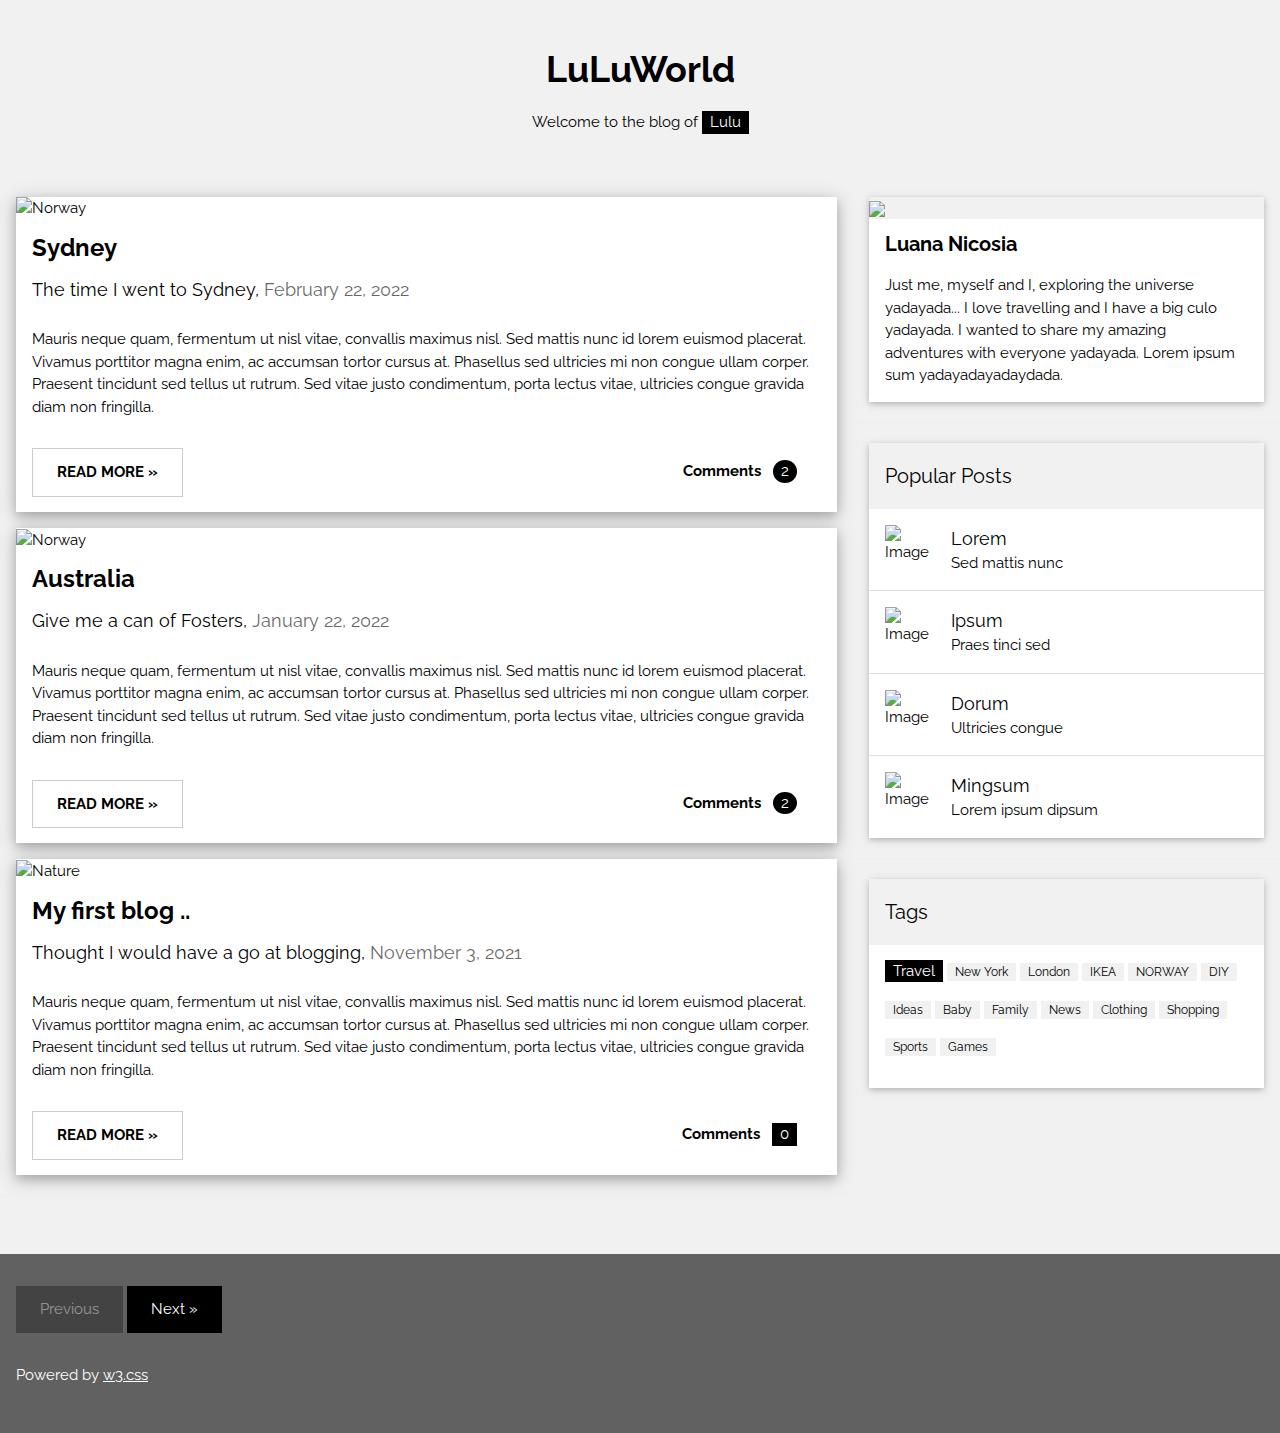
==== index.html @ 500e28f2 "renamed main file index" ====
<!DOCTYPE html>
<html>
<title>luluWorld - Static Website</title>
<meta charset="UTF-8">
<meta name="viewport" content="width=device-width, initial-scale=1">
<link rel="stylesheet" href="https://www.w3schools.com/w3css/4/w3.css">
<link rel="stylesheet" href="https://fonts.googleapis.com/css?family=Raleway">
<style>
    body,
    h1,
    h2,
    h3,
    h4,
    h5 {
        font-family: "Raleway", sans-serif
    }
</style>

<body class="w3-light-grey">

    <!-- w3-content defines a container for fixed size centered content, 
and is wrapped around the whole page content, except for the footer in this example -->
    <div class="w3-content" style="max-width:1400px">

        <!-- Header -->
        <header class="w3-container w3-center w3-padding-32">
            <h1><b>LuLuWorld</b></h1>
            <p>Welcome to the blog of <span class="w3-tag">Lulu</span></p>
        </header>

        <!-- Grid -->
        <div class="w3-row">
            <div class="w3-col l8 s12">
                <!-- Blog entries -->

                <!-- Blog entry -->
                <div class="w3-card-4 w3-margin w3-white">
                    <!-- img path: ../../Google Drive/My Drive/Pictures/lulu-world/sydney/ -->
                    <img src="../../Google Drive/My Drive/Pictures/lulu-world/sydney/bondi-beach-landscape.jpg"
                        alt="Norway" style="width:100%">
                    <div class="w3-container">
                        <h3><b>Sydney</b></h3>
                        <h5>The time I went to Sydney, <span class="w3-opacity">February 22, 2022</span></h5>
                    </div>

                    <div class="w3-container">
                        <p>Mauris neque quam, fermentum ut nisl vitae, convallis maximus nisl. Sed mattis nunc id lorem
                            euismod placerat. Vivamus porttitor magna enim, ac accumsan tortor cursus at. Phasellus sed
                            ultricies mi non congue ullam corper. Praesent tincidunt sed
                            tellus ut rutrum. Sed vitae justo condimentum, porta lectus vitae, ultricies congue gravida
                            diam non fringilla.</p>
                        <div class="w3-row">
                            <div class="w3-col m8 s12">
                                <p><button class="w3-button w3-padding-large w3-white w3-border"><b>READ MORE
                                            »</b></button></p>
                            </div>
                            <div class="w3-col m4 w3-hide-small">
                                <p><span class="w3-padding-large w3-right"><b>Comments  </b> <span
                                            class="w3-badge">2</span></span></p>
                            </div>
                        </div>
                    </div>
                </div>

                <!-- Blog entry -->
                <div class="w3-card-4 w3-margin w3-white">
                    <!-- img path: ../../Google Drive/My Drive/Pictures/lulu-world/australia/ -->
                    <img src="../../Google Drive/My Drive/Pictures/lulu-world/australia/headline-kangaroos.jpg"
                        alt="Norway" style="width:100%">
                    <div class="w3-container">
                        <h3><b>Australia</b></h3>
                        <h5>Give me a can of Fosters, <span class="w3-opacity">January 22, 2022</span></h5>
                    </div>

                    <div class="w3-container">
                        <p>Mauris neque quam, fermentum ut nisl vitae, convallis maximus nisl. Sed mattis nunc id lorem
                            euismod placerat. Vivamus porttitor magna enim, ac accumsan tortor cursus at. Phasellus sed
                            ultricies mi non congue ullam corper. Praesent tincidunt sed
                            tellus ut rutrum. Sed vitae justo condimentum, porta lectus vitae, ultricies congue gravida
                            diam non fringilla.</p>
                        <div class="w3-row">
                            <div class="w3-col m8 s12">
                                <p><button class="w3-button w3-padding-large w3-white w3-border"><b>READ MORE
                                            »</b></button></p>
                            </div>
                            <div class="w3-col m4 w3-hide-small">
                                <p><span class="w3-padding-large w3-right"><b>Comments  </b> <span
                                            class="w3-badge">2</span></span></p>
                            </div>
                        </div>
                    </div>
                </div>

                <!-- Blog entry -->
                <div class="w3-card-4 w3-margin w3-white">
                    <!-- img path: ../../Google Drive/My Drive/Pictures/lulu-world/my-first-blog/ -->
                    <img src="../../Google Drive/My Drive/Pictures/lulu-world/my-first-blog/headline-lulu-dog.jpg"
                        alt="Nature" style="width:100%">
                    <div class="w3-container">
                        <h3><b>My first blog ..</b></h3>
                        <h5>Thought I would have a go at blogging, <span class="w3-opacity">November 3, 2021</span></h5>
                    </div>

                    <div class="w3-container">
                        <p>Mauris neque quam, fermentum ut nisl vitae, convallis maximus nisl. Sed mattis nunc id lorem
                            euismod placerat. Vivamus porttitor magna enim, ac accumsan tortor cursus at. Phasellus sed
                            ultricies mi non congue ullam corper. Praesent tincidunt sed
                            tellus ut rutrum. Sed vitae justo condimentum, porta lectus vitae, ultricies congue gravida
                            diam non fringilla.</p>
                        <div class="w3-row">
                            <div class="w3-col m8 s12">
                                <p><button class="w3-button w3-padding-large w3-white w3-border"><b>READ MORE
                                            »</b></button></p>
                            </div>
                            <div class="w3-col m4 w3-hide-small">
                                <p><span class="w3-padding-large w3-right"><b>Comments  </b> <span
                                            class="w3-tag">0</span></span></p>
                            </div>
                        </div>
                    </div>
                </div>
                <hr>

                <!-- END BLOG ENTRIES -->
            </div>

            <!-- Introduction menu -->
            <div class="w3-col l4">
                <!-- About Card -->
                <!-- img path: ../../Google Drive/My Drive/Pictures/lulu-world/-->
                <div class="w3-card w3-margin w3-margin-top">
                    <img src="../../Google Drive/My Drive/Pictures/lulu-world/profile.jpg" style="width:100%">
                    <div class="w3-container w3-white">
                        <h4><b>Luana Nicosia</b></h4>
                        <p>Just me, myself and I, exploring the universe yadayada... I love travelling and I have a big
                            culo yadayada.
                            I wanted to share my amazing adventures with everyone yadayada. Lorem ipsum sum
                            yadayadayadaydada.
                        </p>
                    </div>
                </div>
                <hr>

                <!-- Posts -->
                <!-- img path: ../../Google Drive/My Drive/Pictures/lulu-world/-->
                <div class="w3-card w3-margin">
                    <div class="w3-container w3-padding">
                        <h4>Popular Posts</h4>
                    </div>
                    <ul class="w3-ul w3-hoverable w3-white">
                        <li class="w3-padding-16">
                            <img src="../../Google Drive/My Drive/Pictures/lulu-world/australia/birds-square.jpg"
                                alt="Image" class="w3-left w3-margin-right" style="width:50px">
                            <span class="w3-large">Lorem</span><br>
                            <span>Sed mattis nunc</span>
                        </li>
                        <li class="w3-padding-16">
                            <img src="../../Google Drive/My Drive/Pictures/lulu-world/australia/golden-hour-sydney-square.jpg"
                                alt="Image" class="w3-left w3-margin-right" style="width:50px">
                            <span class="w3-large">Ipsum</span><br>
                            <span>Praes tinci sed</span>
                        </li>
                        <li class="w3-padding-16">
                            <img src="../../Google Drive/My Drive/Pictures/lulu-world//Sydney/van-bondi-square.jpg"
                                alt="Image" class="w3-left w3-margin-right" style="width:50px">
                            <span class="w3-large">Dorum</span><br>
                            <span>Ultricies congue</span>
                        </li>
                        <li class="w3-padding-16 w3-hide-medium w3-hide-small">
                            <img src="../../Google Drive/My Drive/Pictures/lulu-world/Sydney/christmas-day-square.jpg"
                                alt="Image" class="w3-left w3-margin-right" style="width:50px">
                            <span class="w3-large">Mingsum</span><br>
                            <span>Lorem ipsum dipsum</span>
                        </li>
                    </ul>
                </div>
                <hr>

                <!-- Labels / tags -->
                <div class="w3-card w3-margin">
                    <div class="w3-container w3-padding">
                        <h4>Tags</h4>
                    </div>
                    <div class="w3-container w3-white">
                        <p><span class="w3-tag w3-black w3-margin-bottom">Travel</span> <span
                                class="w3-tag w3-light-grey w3-small w3-margin-bottom">New York</span> <span
                                class="w3-tag w3-light-grey w3-small w3-margin-bottom">London</span>
                            <span class="w3-tag w3-light-grey w3-small w3-margin-bottom">IKEA</span> <span
                                class="w3-tag w3-light-grey w3-small w3-margin-bottom">NORWAY</span> <span
                                class="w3-tag w3-light-grey w3-small w3-margin-bottom">DIY</span>
                            <span class="w3-tag w3-light-grey w3-small w3-margin-bottom">Ideas</span> <span
                                class="w3-tag w3-light-grey w3-small w3-margin-bottom">Baby</span> <span
                                class="w3-tag w3-light-grey w3-small w3-margin-bottom">Family</span>
                            <span class="w3-tag w3-light-grey w3-small w3-margin-bottom">News</span> <span
                                class="w3-tag w3-light-grey w3-small w3-margin-bottom">Clothing</span> <span
                                class="w3-tag w3-light-grey w3-small w3-margin-bottom">Shopping</span>
                            <span class="w3-tag w3-light-grey w3-small w3-margin-bottom">Sports</span> <span
                                class="w3-tag w3-light-grey w3-small w3-margin-bottom">Games</span>
                        </p>
                    </div>
                </div>

                <!-- END Introduction Menu -->
            </div>

            <!-- END GRID -->
        </div><br>

        <!-- END w3-content -->
    </div>

    <!-- Footer -->
    <footer class="w3-container w3-dark-grey w3-padding-32 w3-margin-top">
        <button class="w3-button w3-black w3-disabled w3-padding-large w3-margin-bottom">Previous</button>
        <button class="w3-button w3-black w3-padding-large w3-margin-bottom">Next »</button>
        <p>Powered by <a href="https://www.w3schools.com/w3css/default.asp" target="_blank">w3.css</a></p>
    </footer>

</body>

</html>
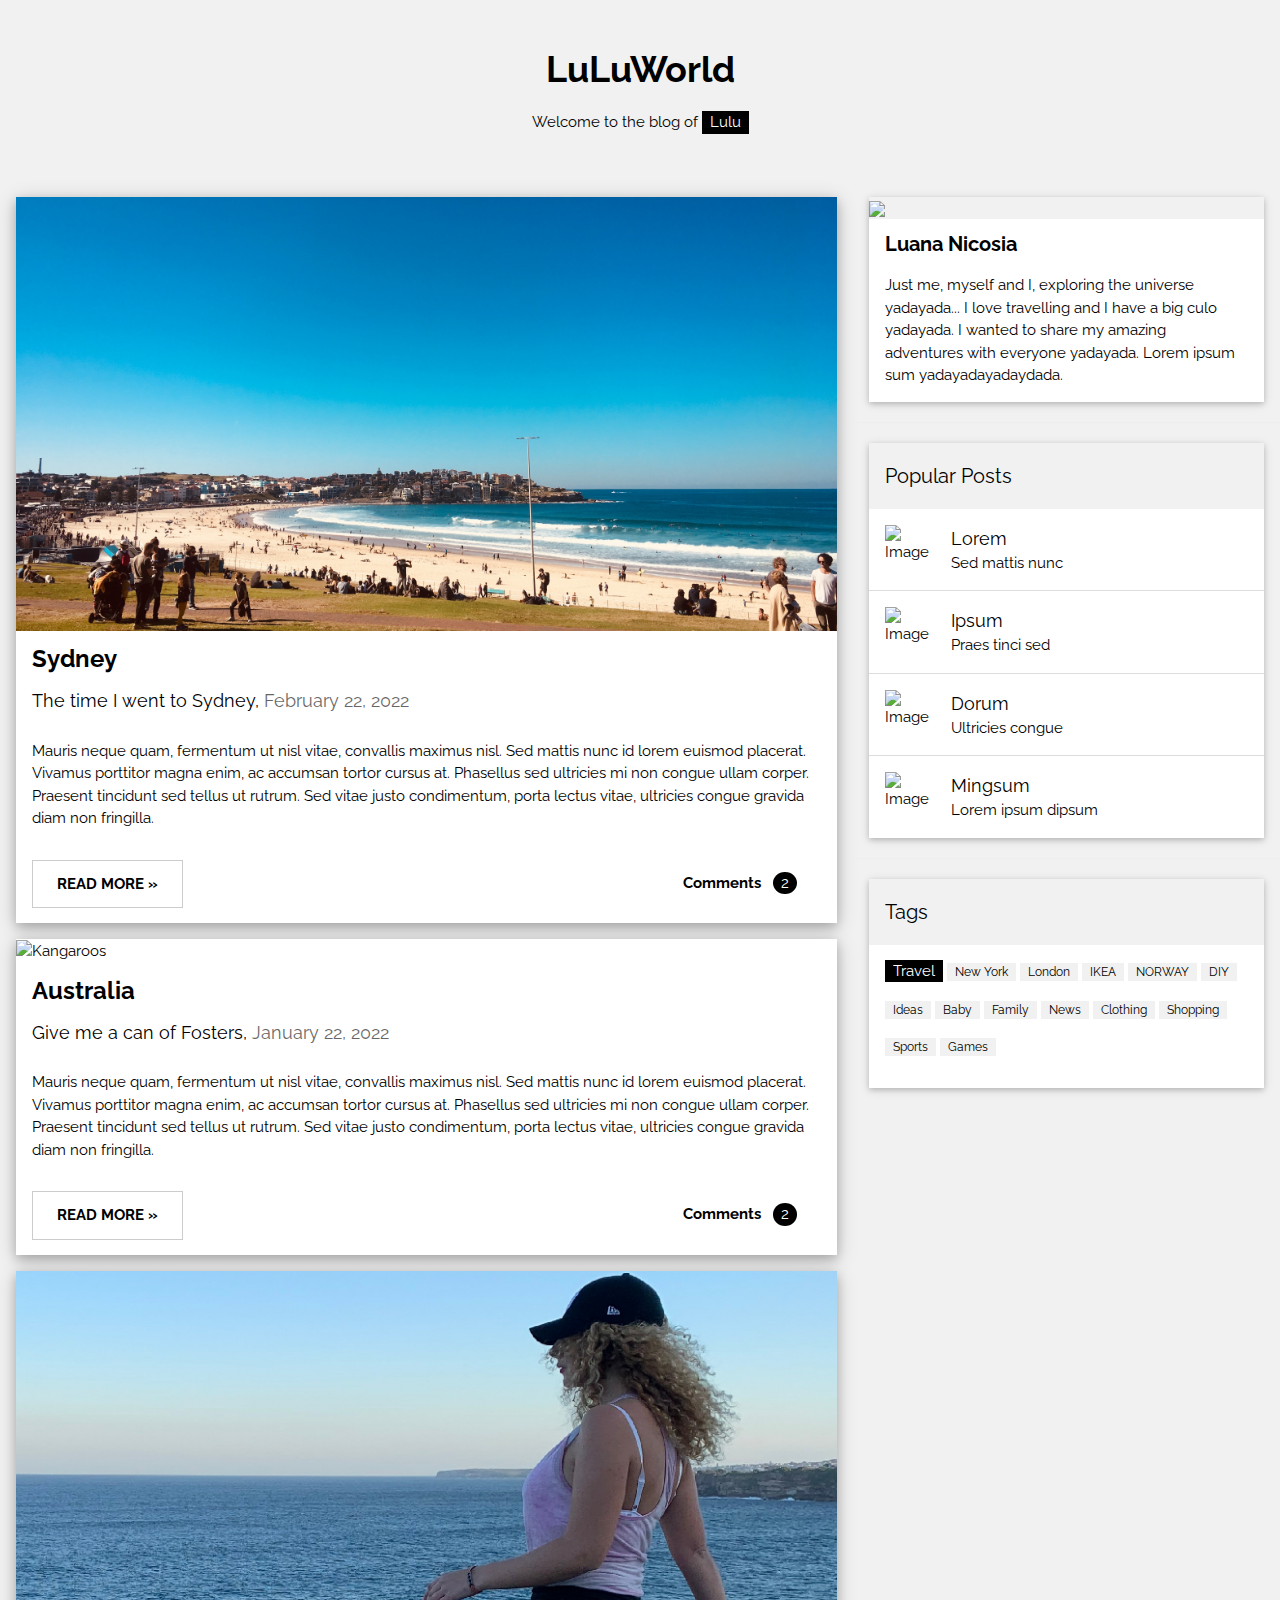
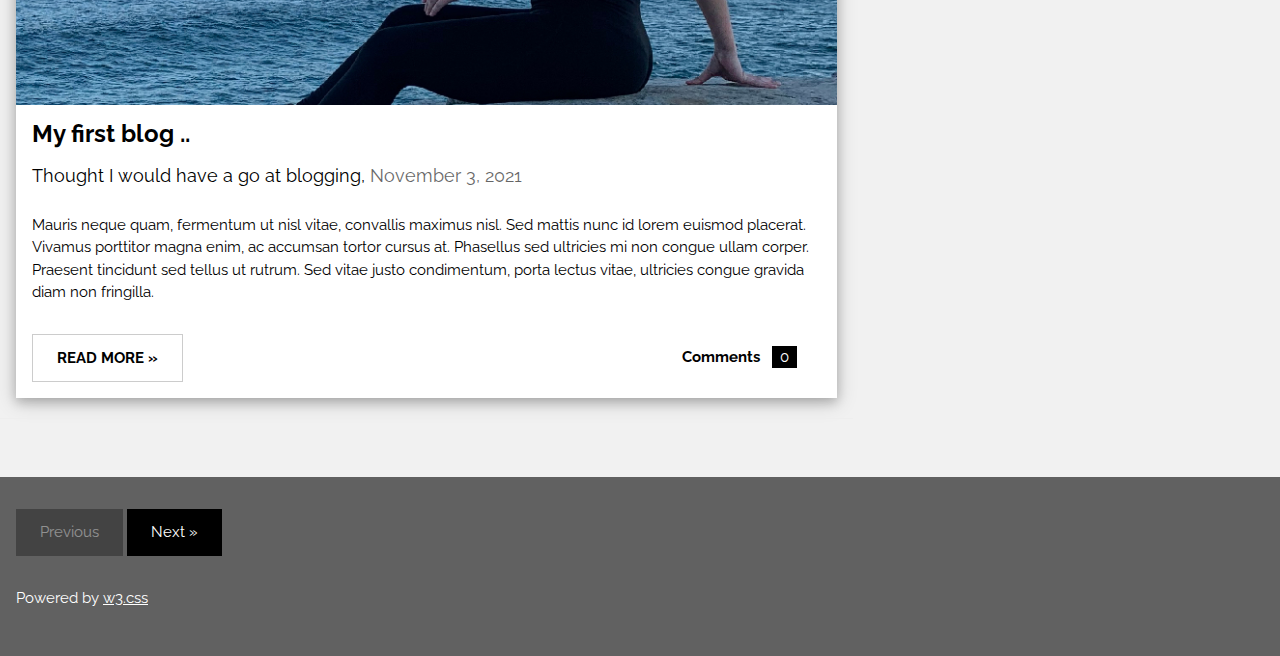
==== commit 3743fa45: "Uploaded images" ====
--- a/index.html
+++ b/index.html
@@ -35,9 +35,8 @@
 
                 <!-- Blog entry -->
                 <div class="w3-card-4 w3-margin w3-white">
-                    <!-- img path: ../../Google Drive/My Drive/Pictures/lulu-world/sydney/ -->
-                    <img src="../../Google Drive/My Drive/Pictures/lulu-world/sydney/bondi-beach-landscape.jpg"
-                        alt="Norway" style="width:100%">
+                    <!-- img path: assets/imgs/sydney/ -->
+                    <img src="assets/imgs/sydney/bondi-beach-headline.jpg" alt="Norway" style="width:100%">
                     <div class="w3-container">
                         <h3><b>Sydney</b></h3>
                         <h5>The time I went to Sydney, <span class="w3-opacity">February 22, 2022</span></h5>
@@ -64,9 +63,8 @@
 
                 <!-- Blog entry -->
                 <div class="w3-card-4 w3-margin w3-white">
-                    <!-- img path: ../../Google Drive/My Drive/Pictures/lulu-world/australia/ -->
-                    <img src="../../Google Drive/My Drive/Pictures/lulu-world/australia/headline-kangaroos.jpg"
-                        alt="Norway" style="width:100%">
+                    <!-- img path: assets/imgs/australia/ -->
+                    <img src="assets/imgs/headline-kangaroos.jpg" alt="Kangaroos" style="width:100%">
                     <div class="w3-container">
                         <h3><b>Australia</b></h3>
                         <h5>Give me a can of Fosters, <span class="w3-opacity">January 22, 2022</span></h5>
@@ -93,9 +91,8 @@
 
                 <!-- Blog entry -->
                 <div class="w3-card-4 w3-margin w3-white">
-                    <!-- img path: ../../Google Drive/My Drive/Pictures/lulu-world/my-first-blog/ -->
-                    <img src="../../Google Drive/My Drive/Pictures/lulu-world/my-first-blog/headline-lulu-dog.jpg"
-                        alt="Nature" style="width:100%">
+                    <!-- img path: assets/imgs/my-first-blog/ -->
+                    <img src="assets/imgs/my-first-blog/lulu-dog-headline.jpg" alt="Nature" style="width:100%">
                     <div class="w3-container">
                         <h3><b>My first blog ..</b></h3>
                         <h5>Thought I would have a go at blogging, <span class="w3-opacity">November 3, 2021</span></h5>
@@ -127,9 +124,9 @@
             <!-- Introduction menu -->
             <div class="w3-col l4">
                 <!-- About Card -->
-                <!-- img path: ../../Google Drive/My Drive/Pictures/lulu-world/-->
+                <!-- img path: assets/imgs/my-first-blog/ -->
                 <div class="w3-card w3-margin w3-margin-top">
-                    <img src="../../Google Drive/My Drive/Pictures/lulu-world/profile.jpg" style="width:100%">
+                    <img src="assets/imgs/my-first-blog/profile.jpg" style="width:100%">
                     <div class="w3-container w3-white">
                         <h4><b>Luana Nicosia</b></h4>
                         <p>Just me, myself and I, exploring the universe yadayada... I love travelling and I have a big
@@ -142,33 +139,33 @@
                 <hr>
 
                 <!-- Posts -->
-                <!-- img path: ../../Google Drive/My Drive/Pictures/lulu-world/-->
+                <!-- img path: assets/imgs/my-first-blog/-->
                 <div class="w3-card w3-margin">
                     <div class="w3-container w3-padding">
                         <h4>Popular Posts</h4>
                     </div>
                     <ul class="w3-ul w3-hoverable w3-white">
                         <li class="w3-padding-16">
-                            <img src="../../Google Drive/My Drive/Pictures/lulu-world/australia/birds-square.jpg"
-                                alt="Image" class="w3-left w3-margin-right" style="width:50px">
+                            <img src="assets/imgs/my-first-blog/birds-square.jpg" alt="Image"
+                                class="w3-left w3-margin-right" style="width:50px">
                             <span class="w3-large">Lorem</span><br>
                             <span>Sed mattis nunc</span>
                         </li>
                         <li class="w3-padding-16">
-                            <img src="../../Google Drive/My Drive/Pictures/lulu-world/australia/golden-hour-sydney-square.jpg"
-                                alt="Image" class="w3-left w3-margin-right" style="width:50px">
+                            <img src="assets/imgs/my-first-blog/australia/golden-hour-sydney-square.jpg" alt="Image"
+                                class="w3-left w3-margin-right" style="width:50px">
                             <span class="w3-large">Ipsum</span><br>
                             <span>Praes tinci sed</span>
                         </li>
                         <li class="w3-padding-16">
-                            <img src="../../Google Drive/My Drive/Pictures/lulu-world//Sydney/van-bondi-square.jpg"
-                                alt="Image" class="w3-left w3-margin-right" style="width:50px">
+                            <img src="assets/imgs/my-first-blog/sydney/van-bondi-square.jpg" alt="Image"
+                                class="w3-left w3-margin-right" style="width:50px">
                             <span class="w3-large">Dorum</span><br>
                             <span>Ultricies congue</span>
                         </li>
                         <li class="w3-padding-16 w3-hide-medium w3-hide-small">
-                            <img src="../../Google Drive/My Drive/Pictures/lulu-world/Sydney/christmas-day-square.jpg"
-                                alt="Image" class="w3-left w3-margin-right" style="width:50px">
+                            <img src="assets/imgs/my-first-blog/sydney/christmas-day-square.jpg" alt="Image"
+                                class="w3-left w3-margin-right" style="width:50px">
                             <span class="w3-large">Mingsum</span><br>
                             <span>Lorem ipsum dipsum</span>
                         </li>
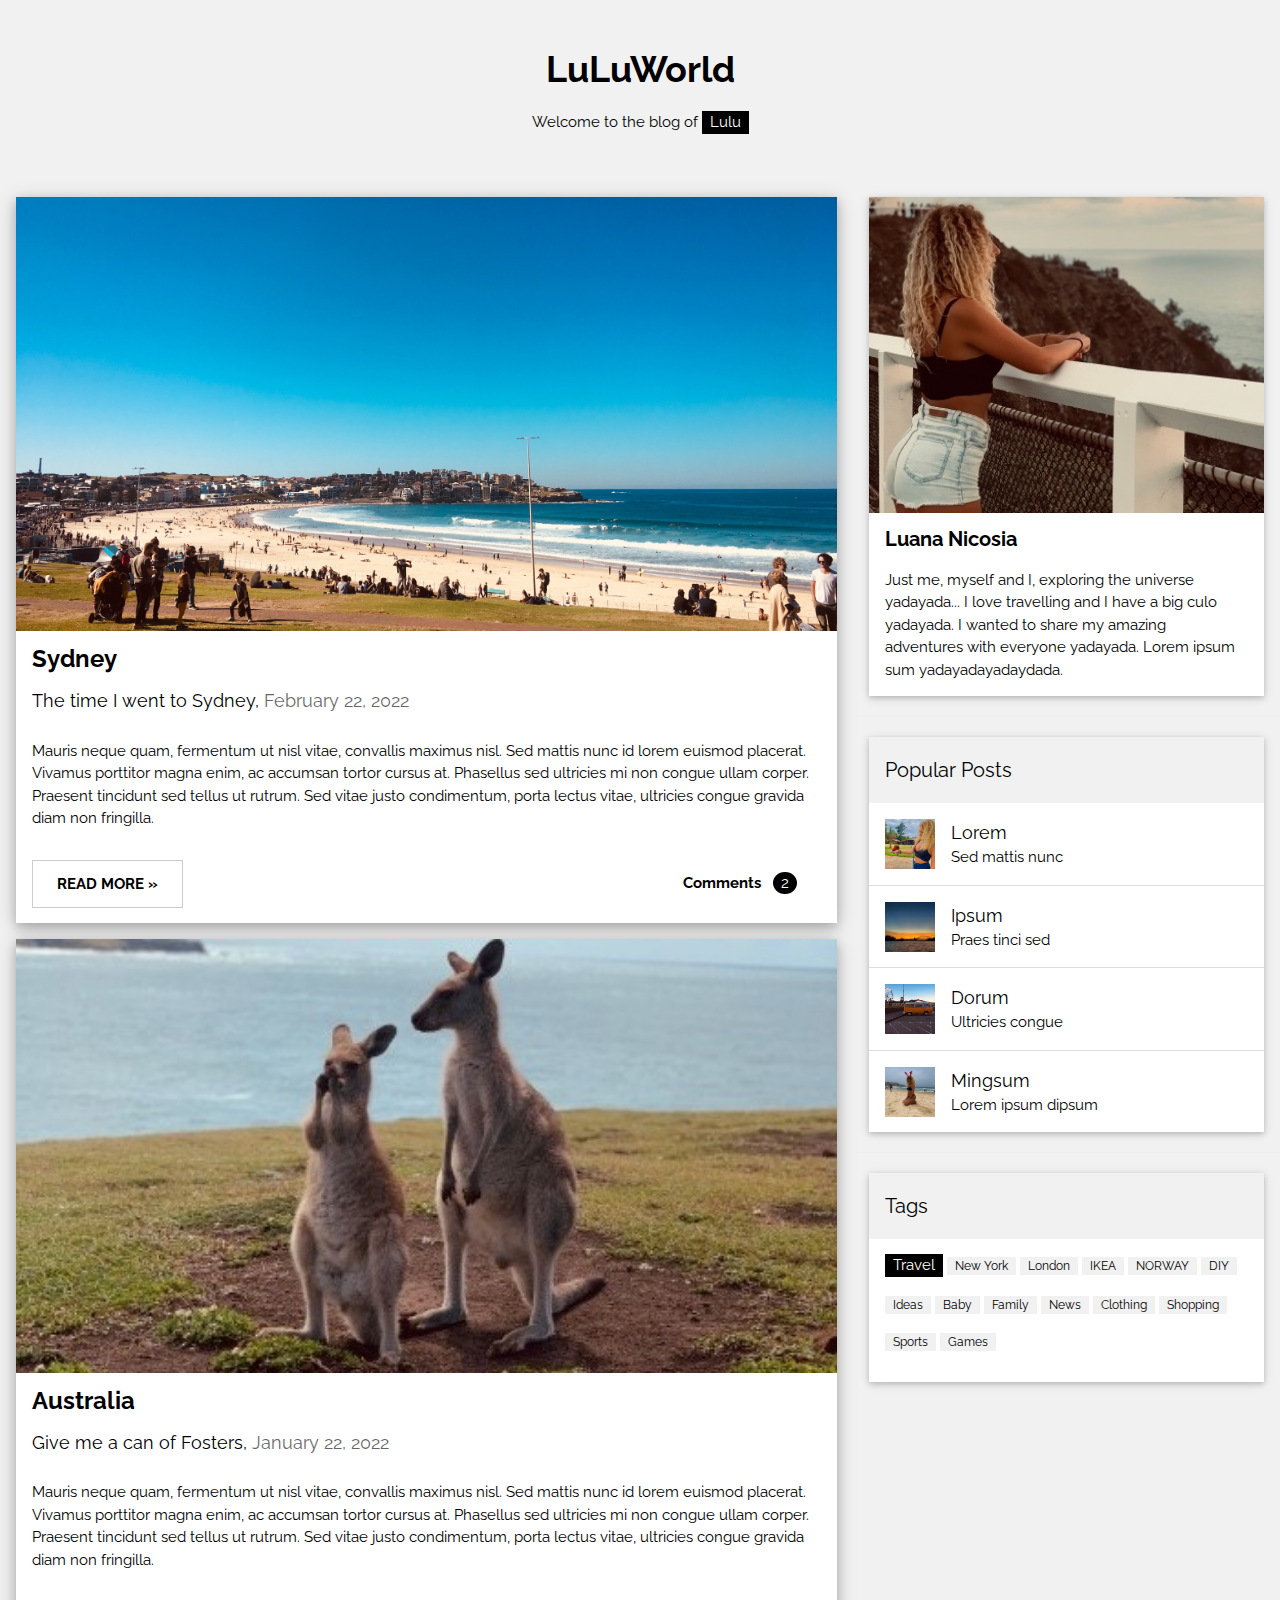
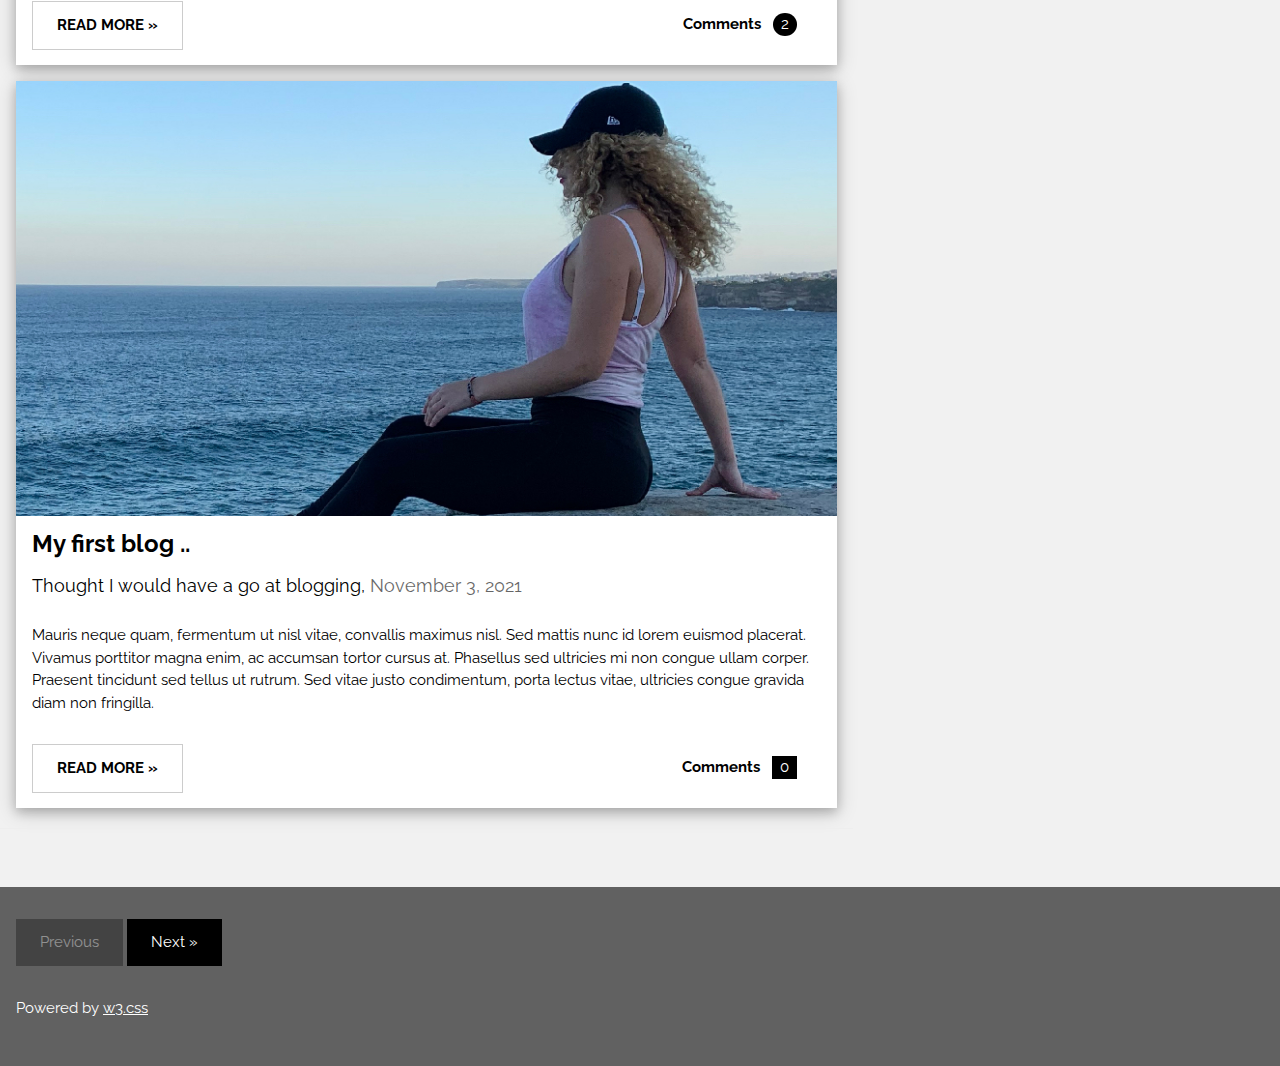
==== commit befc8437: "Added images" ====
--- a/index.html
+++ b/index.html
@@ -35,8 +35,8 @@
 
                 <!-- Blog entry -->
                 <div class="w3-card-4 w3-margin w3-white">
-                    <!-- img path: assets/imgs/sydney/ -->
-                    <img src="assets/imgs/sydney/bondi-beach-headline.jpg" alt="Norway" style="width:100%">
+                    <!-- img path: ./assets/imgs/sydney/ -->
+                    <img src="./assets/imgs/sydney/bondi-beach-headline.jpg" alt="Norway" style="width:100%">
                     <div class="w3-container">
                         <h3><b>Sydney</b></h3>
                         <h5>The time I went to Sydney, <span class="w3-opacity">February 22, 2022</span></h5>
@@ -64,7 +64,7 @@
                 <!-- Blog entry -->
                 <div class="w3-card-4 w3-margin w3-white">
                     <!-- img path: assets/imgs/australia/ -->
-                    <img src="assets/imgs/headline-kangaroos.jpg" alt="Kangaroos" style="width:100%">
+                    <img src="./assets/imgs/australia/kangaroos-headline.jpg" alt="Kangaroos" style="width:100%">
                     <div class="w3-container">
                         <h3><b>Australia</b></h3>
                         <h5>Give me a can of Fosters, <span class="w3-opacity">January 22, 2022</span></h5>
@@ -92,7 +92,7 @@
                 <!-- Blog entry -->
                 <div class="w3-card-4 w3-margin w3-white">
                     <!-- img path: assets/imgs/my-first-blog/ -->
-                    <img src="assets/imgs/my-first-blog/lulu-dog-headline.jpg" alt="Nature" style="width:100%">
+                    <img src="./assets/imgs/my-first-blog/lulu-dog-headline.jpg" alt="Nature" style="width:100%">
                     <div class="w3-container">
                         <h3><b>My first blog ..</b></h3>
                         <h5>Thought I would have a go at blogging, <span class="w3-opacity">November 3, 2021</span></h5>
@@ -124,9 +124,9 @@
             <!-- Introduction menu -->
             <div class="w3-col l4">
                 <!-- About Card -->
-                <!-- img path: assets/imgs/my-first-blog/ -->
+                <!-- img path: assets/imgs/ -->
                 <div class="w3-card w3-margin w3-margin-top">
-                    <img src="assets/imgs/my-first-blog/profile.jpg" style="width:100%">
+                    <img src="./assets/imgs/profile.jpg" style="width:100%">
                     <div class="w3-container w3-white">
                         <h4><b>Luana Nicosia</b></h4>
                         <p>Just me, myself and I, exploring the universe yadayada... I love travelling and I have a big
@@ -146,25 +146,25 @@
                     </div>
                     <ul class="w3-ul w3-hoverable w3-white">
                         <li class="w3-padding-16">
-                            <img src="assets/imgs/my-first-blog/birds-square.jpg" alt="Image"
+                            <img src="./assets/imgs/australia/birds-square.jpg" alt="Image"
                                 class="w3-left w3-margin-right" style="width:50px">
                             <span class="w3-large">Lorem</span><br>
                             <span>Sed mattis nunc</span>
                         </li>
                         <li class="w3-padding-16">
-                            <img src="assets/imgs/my-first-blog/australia/golden-hour-sydney-square.jpg" alt="Image"
+                            <img src="./assets/imgs/sydney/golden-hour-sydney-square.jpg" alt="Image"
                                 class="w3-left w3-margin-right" style="width:50px">
                             <span class="w3-large">Ipsum</span><br>
                             <span>Praes tinci sed</span>
                         </li>
                         <li class="w3-padding-16">
-                            <img src="assets/imgs/my-first-blog/sydney/van-bondi-square.jpg" alt="Image"
+                            <img src="./assets/imgs/sydney/van-bondi-square.jpg" alt="Image"
                                 class="w3-left w3-margin-right" style="width:50px">
                             <span class="w3-large">Dorum</span><br>
                             <span>Ultricies congue</span>
                         </li>
                         <li class="w3-padding-16 w3-hide-medium w3-hide-small">
-                            <img src="assets/imgs/my-first-blog/sydney/christmas-day-square.jpg" alt="Image"
+                            <img src="./assets/imgs/sydney/christmas-day-square.jpg" alt="Image"
                                 class="w3-left w3-margin-right" style="width:50px">
                             <span class="w3-large">Mingsum</span><br>
                             <span>Lorem ipsum dipsum</span>
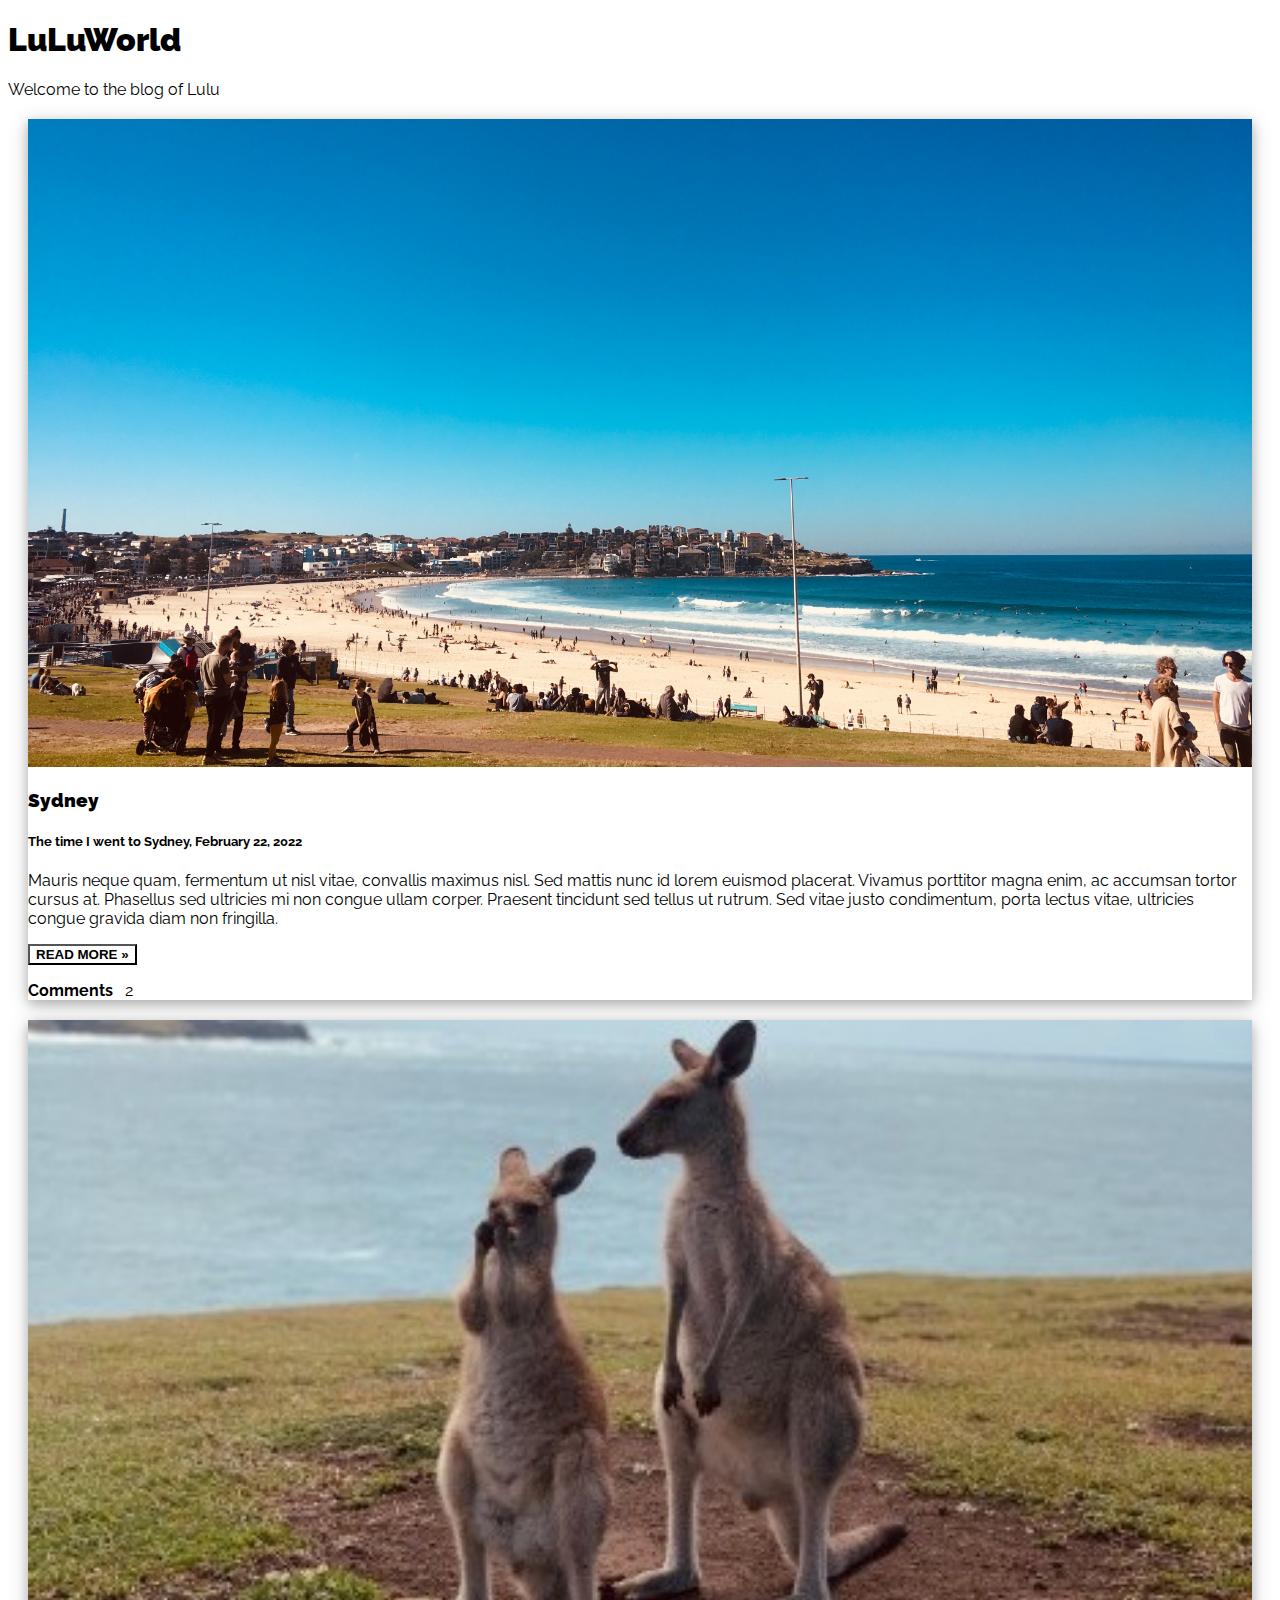
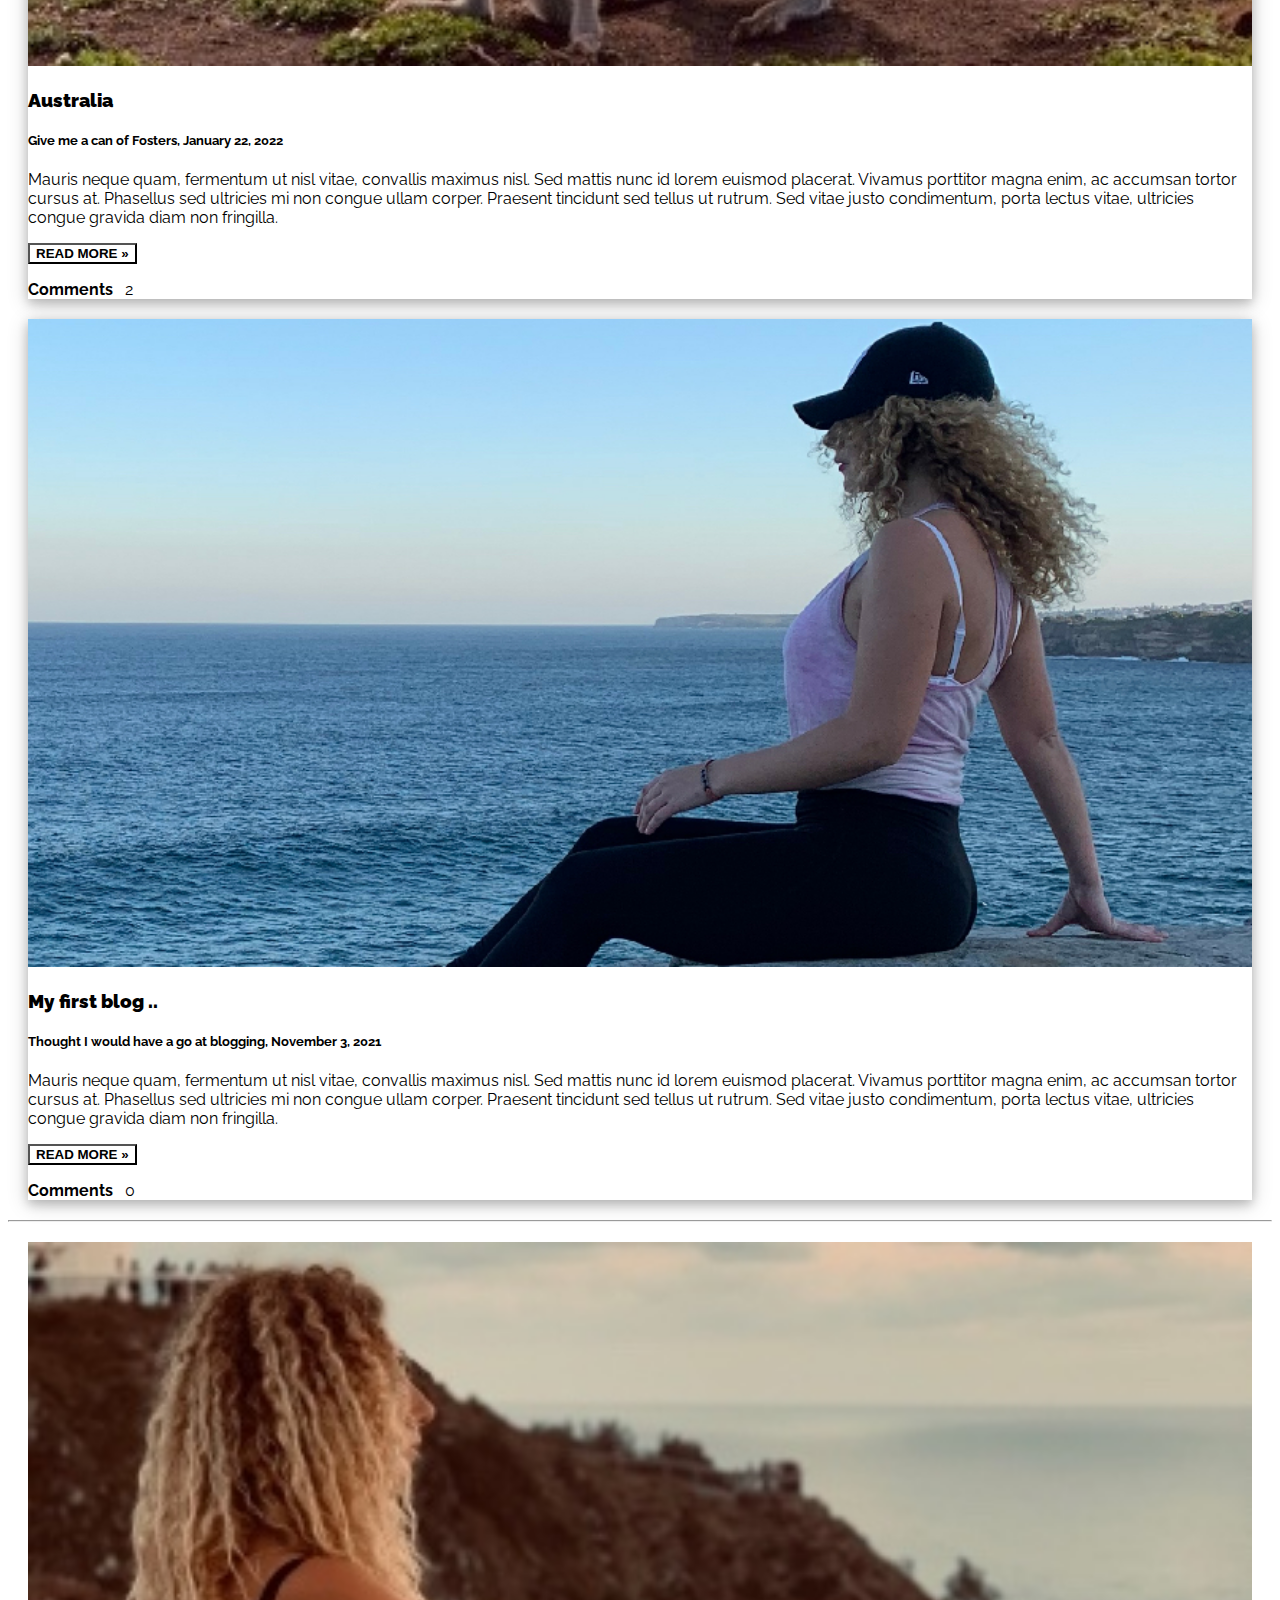
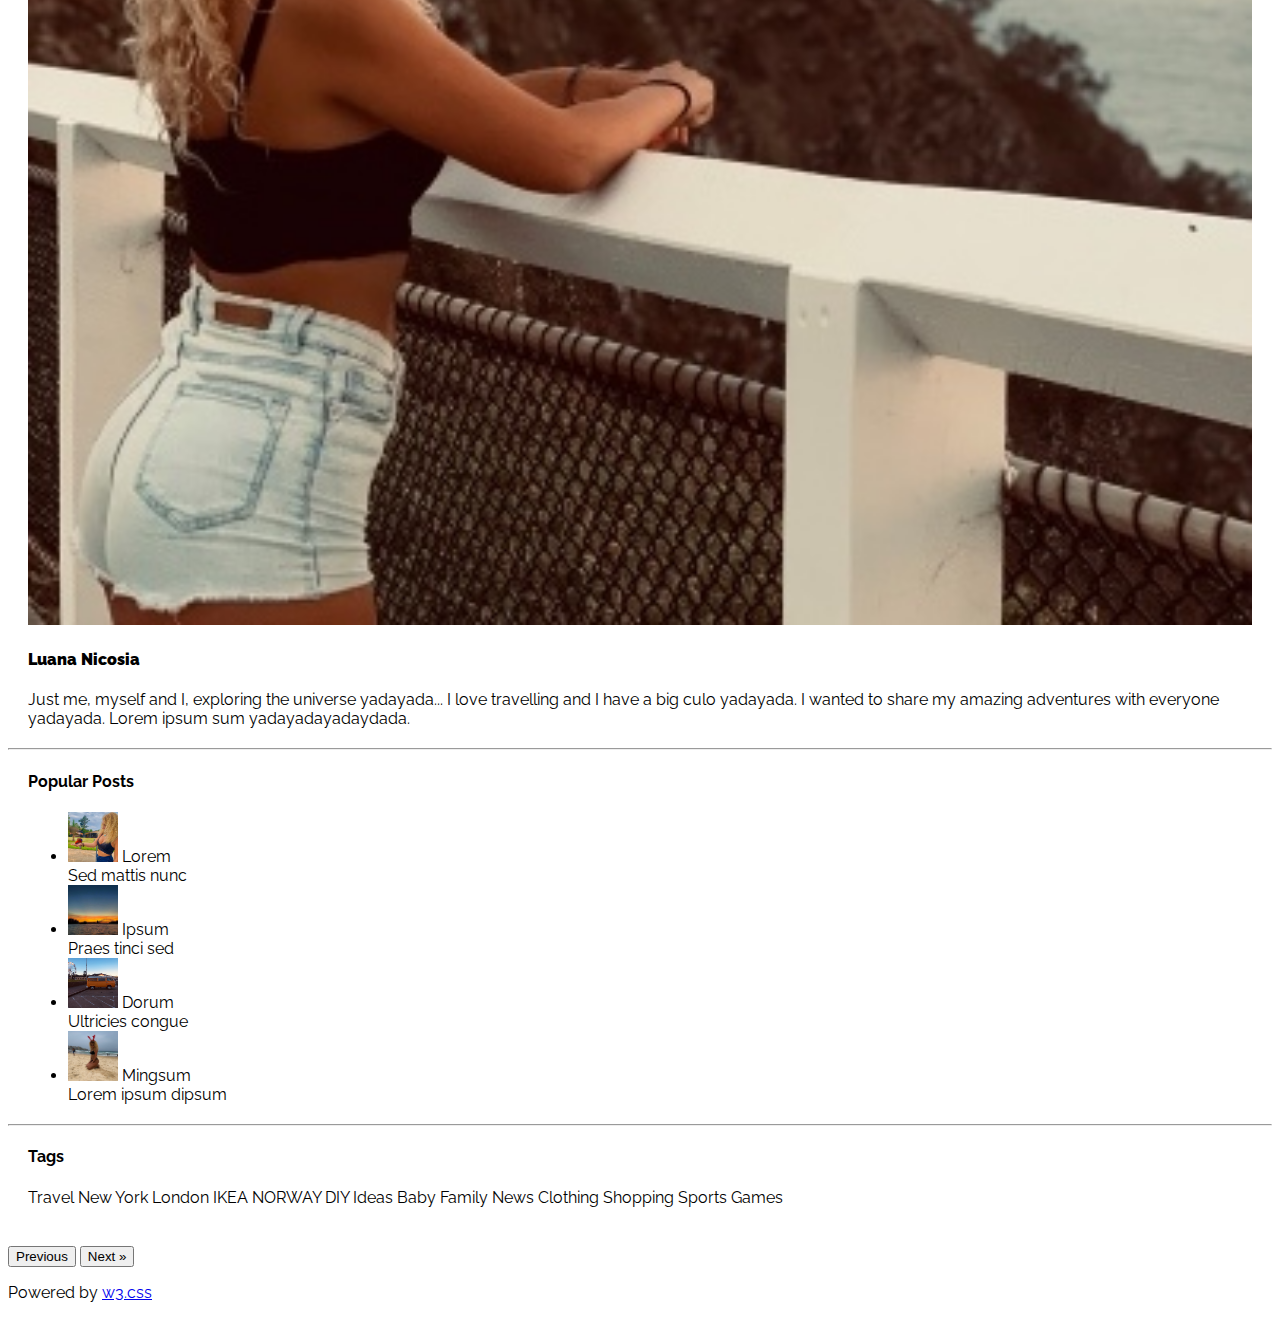
==== commit 7cb1016d: "Added custom css" ====
--- a/index.html
+++ b/index.html
@@ -3,8 +3,12 @@
 <title>luluWorld - Static Website</title>
 <meta charset="UTF-8">
 <meta name="viewport" content="width=device-width, initial-scale=1">
-<link rel="stylesheet" href="https://www.w3schools.com/w3css/4/w3.css">
+<!-- <link rel="stylesheet" href="https://www.w3schools.com/w3css/4/w3.css"> -->
+<link rel="stylesheet" type="text/css" href="assets/custom.css">
 <link rel="stylesheet" href="https://fonts.googleapis.com/css?family=Raleway">
+<!-- <link rel="preconnect" href="https://fonts.googleapis.com">
+<link rel="preconnect" href="https://fonts.gstatic.com" crossorigin>
+<link href="https://fonts.googleapis.com/css2?family=Epilogue:wght@800&display=swap" rel="stylesheet"> -->
 <style>
     body,
     h1,
@@ -12,7 +16,7 @@
     h3,
     h4,
     h5 {
-        font-family: "Raleway", sans-serif
+        font-family: 'Raleway', sans-serif;
     }
 </style>
 
--- a/assets/custom.css
+++ b/assets/custom.css
@@ -0,0 +1,16 @@
+html {
+    box-sizing: border-box
+}
+
+.w3-card-4, .w3-hover-shadow:hover {
+    box-shadow: 0 4px 10px 0 rgba(0, 0, 0, 0.2), 0 4px 20px 0 rgba(0, 0, 0, 0.19)
+}
+
+.w3-margin {
+    margin: 20px !important
+}
+
+.w3-white, .w3-hover-white:hover {
+    color: #000 !important;
+    background-color: #fff !important
+}